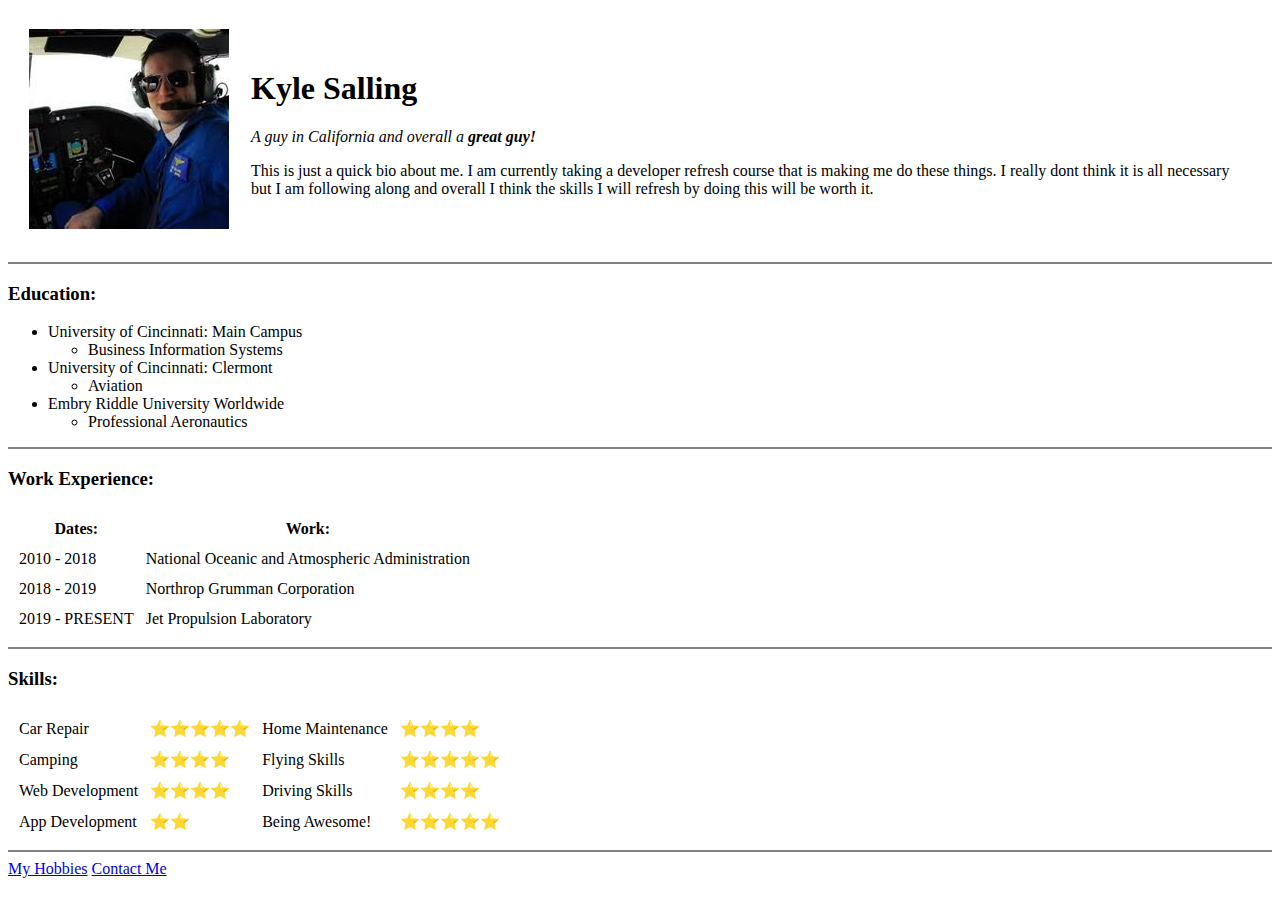
==== index.html @ 8c298f8d "newchange" ====
<!DOCTYPE html>
<html lang="en">
    <head>
        <meta charset="UTF-8">
        <meta name="viewport" content="width=device-width, initial-scale=1.0">
        <title>🌲 Kyle Salling is Great!</title>
    </head>
    <body>
        <table cellspacing="20">
            <tr>
                <td>
                    <img src="[data-uri]" alt="This is a photo of Kyle">
                </td>
                <td>
                    <h1>Kyle Salling</h1>
                    <p><em>A guy in California and overall a <b>great guy!</b></em></p>
                    <p>This is just a quick bio about me. I am currently taking a developer refresh course that is making me do these things. I really dont think it is all necessary but I am following along and overall I think the skills I will refresh by doing this will be worth it.</p>
                </td>
            </tr>
        </table>
        
        <hr noshade />
        <h3>Education:</h3>
        <ul>
            <li>University of Cincinnati: Main Campus</li>
                <ul><li>Business Information Systems</li></ul>
            <li>University of Cincinnati: Clermont</li>
                <ul><li>Aviation</li></ul>
            <li>Embry Riddle University Worldwide</li>
                <ul><li>Professional Aeronautics</li></ul>
        </ul>
        <hr noshade />
        <h3>Work Experience:</h3>
        <table cellspacing="10">
            <thead>
                <tr><th>Dates:</th><th>Work:</th></tr>
            </thead>
            <tbody>
                <tr><td>2010 - 2018</td><td>National Oceanic and Atmospheric Administration</td></tr>
                <tr><td>2018 - 2019</td><td>Northrop Grumman Corporation</td></tr>
                <tr><td>2019 - PRESENT</td><td>Jet Propulsion Laboratory</td></tr>
            </tbody>
        </table>
        <hr noshade />
        <h3>Skills:</h3>
        <table cellspacing="10">
            <tr><td>Car Repair</td><td>⭐⭐⭐⭐⭐</td><td>Home Maintenance</td><td>⭐⭐⭐⭐</td></tr>
            <tr><td>Camping</td><td>⭐⭐⭐⭐</td><td>Flying Skills</td><td>⭐⭐⭐⭐⭐</td></tr>
            <tr><td>Web Development</td><td>⭐⭐⭐⭐</td><td>Driving Skills</td><td>⭐⭐⭐⭐</td></tr>
            <tr><td>App Development</td><td>⭐⭐</td><td>Being Awesome!</td><td>⭐⭐⭐⭐⭐</td></tr>
        </table>
        <hr noshade />
        <a href="hobbies.html">My Hobbies</a>
        <a href="contact.html">Contact Me</a>
    </body>
</html>
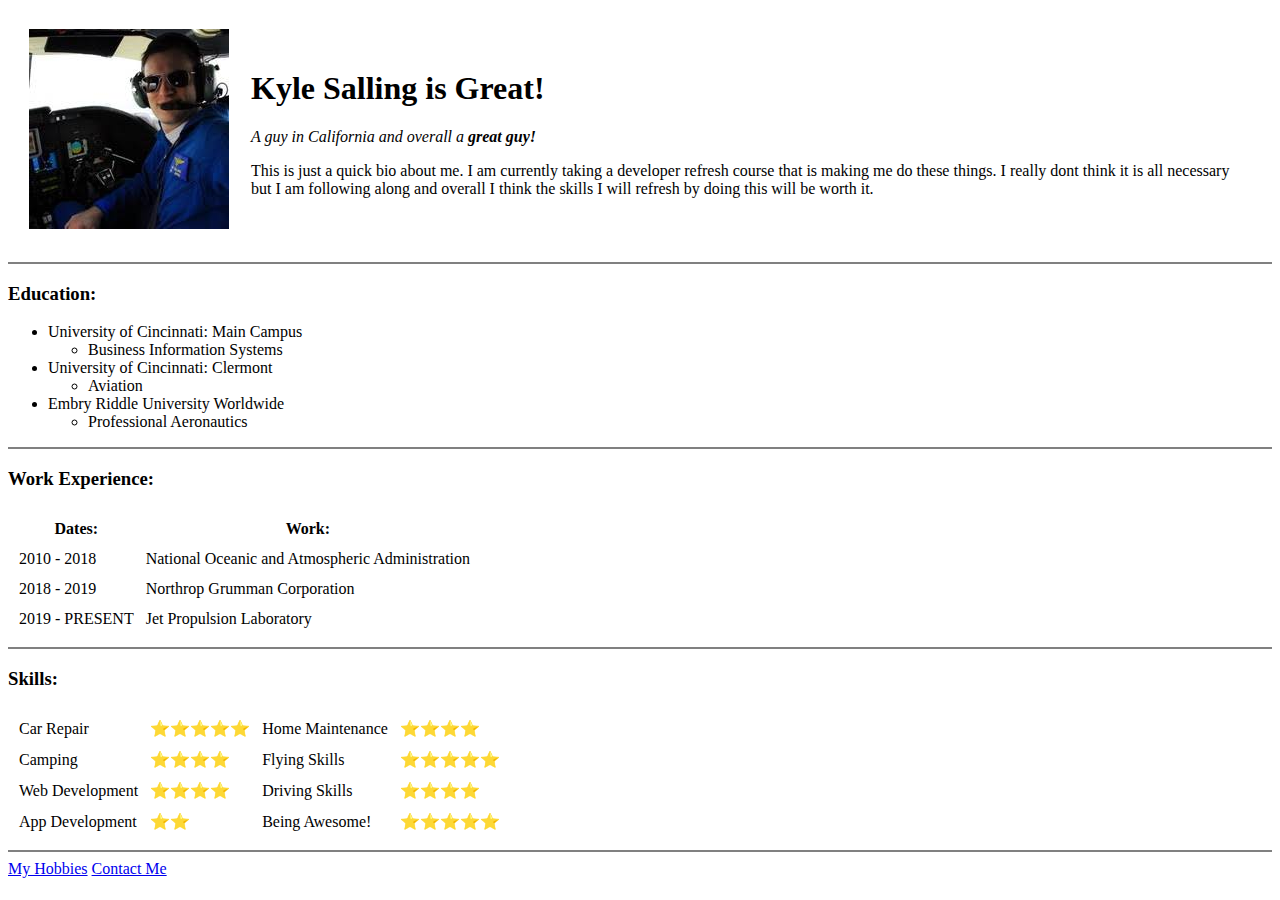
==== commit 8a4b2c07: "newchange" ====
--- a/index.html
+++ b/index.html
@@ -12,7 +12,7 @@
                     <img src="[data-uri]" alt="This is a photo of Kyle">
                 </td>
                 <td>
-                    <h1>Kyle Salling</h1>
+                    <h1>Kyle Salling is Great!</h1>
                     <p><em>A guy in California and overall a <b>great guy!</b></em></p>
                     <p>This is just a quick bio about me. I am currently taking a developer refresh course that is making me do these things. I really dont think it is all necessary but I am following along and overall I think the skills I will refresh by doing this will be worth it.</p>
                 </td>
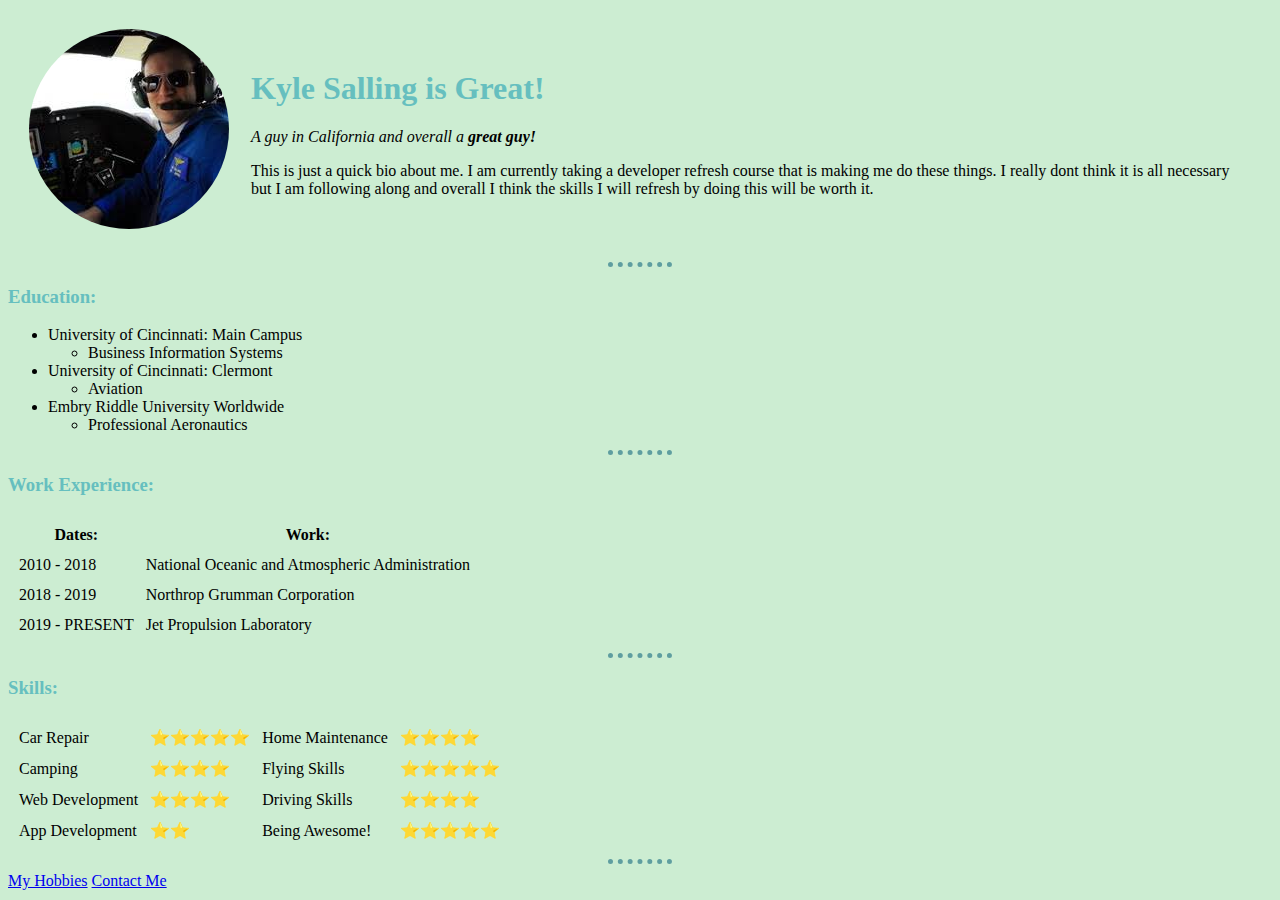
==== commit 0dd72b61: "new" ====
--- a/index.html
+++ b/index.html
@@ -4,12 +4,15 @@
         <meta charset="UTF-8">
         <meta name="viewport" content="width=device-width, initial-scale=1.0">
         <title>🌲 Kyle Salling is Great!</title>
+        
+        <link rel="stylesheet" href="css/styles.css">
+
     </head>
     <body>
         <table cellspacing="20">
             <tr>
                 <td>
-                    <img src="[data-uri]" alt="This is a photo of Kyle">
+                    <img class="circular" src="[data-uri]" alt="This is a photo of Kyle">
                 </td>
                 <td>
                     <h1>Kyle Salling is Great!</h1>
--- a/css/styles.css
+++ b/css/styles.css
@@ -0,0 +1,24 @@
+body {
+    background-color: #ccedd2;
+}
+
+hr {
+    border-style: none;
+    border-top: dotted;
+    background-color: #ccedd2;
+    border-color: cadetblue;
+    border-width: 5px;
+    width: 5%;
+}
+
+h1 {
+    color: #66bfbf;
+}
+
+h3 {
+    color: #66bfbf;
+}
+
+.circular {
+    border-radius: 100%;
+}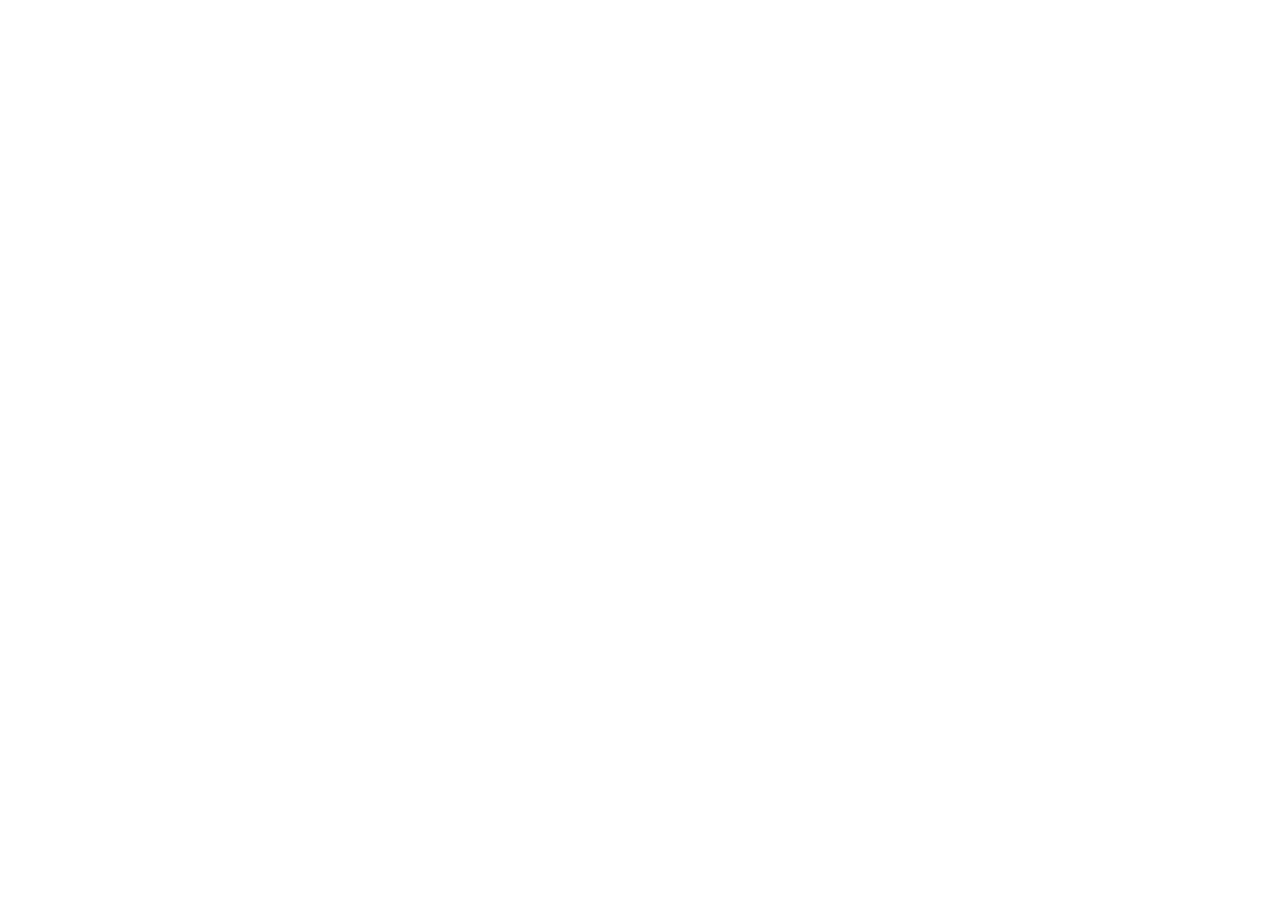
==== commit 2671c0a9: "redesign" ====
--- a/index.html
+++ b/index.html
@@ -1,59 +1,12 @@
 <!DOCTYPE html>
 <html lang="en">
-    <head>
-        <meta charset="UTF-8">
-        <meta name="viewport" content="width=device-width, initial-scale=1.0">
-        <title>🌲 Kyle Salling is Great!</title>
-        
-        <link rel="stylesheet" href="css/styles.css">
-
-    </head>
-    <body>
-        <table cellspacing="20">
-            <tr>
-                <td>
-                    <img class="circular" src="[data-uri]" alt="This is a photo of Kyle">
-                </td>
-                <td>
-                    <h1>Kyle Salling is Great!</h1>
-                    <p><em>A guy in California and overall a <b>great guy!</b></em></p>
-                    <p>This is just a quick bio about me. I am currently taking a developer refresh course that is making me do these things. I really dont think it is all necessary but I am following along and overall I think the skills I will refresh by doing this will be worth it.</p>
-                </td>
-            </tr>
-        </table>
-        
-        <hr noshade />
-        <h3>Education:</h3>
-        <ul>
-            <li>University of Cincinnati: Main Campus</li>
-                <ul><li>Business Information Systems</li></ul>
-            <li>University of Cincinnati: Clermont</li>
-                <ul><li>Aviation</li></ul>
-            <li>Embry Riddle University Worldwide</li>
-                <ul><li>Professional Aeronautics</li></ul>
-        </ul>
-        <hr noshade />
-        <h3>Work Experience:</h3>
-        <table cellspacing="10">
-            <thead>
-                <tr><th>Dates:</th><th>Work:</th></tr>
-            </thead>
-            <tbody>
-                <tr><td>2010 - 2018</td><td>National Oceanic and Atmospheric Administration</td></tr>
-                <tr><td>2018 - 2019</td><td>Northrop Grumman Corporation</td></tr>
-                <tr><td>2019 - PRESENT</td><td>Jet Propulsion Laboratory</td></tr>
-            </tbody>
-        </table>
-        <hr noshade />
-        <h3>Skills:</h3>
-        <table cellspacing="10">
-            <tr><td>Car Repair</td><td>⭐⭐⭐⭐⭐</td><td>Home Maintenance</td><td>⭐⭐⭐⭐</td></tr>
-            <tr><td>Camping</td><td>⭐⭐⭐⭐</td><td>Flying Skills</td><td>⭐⭐⭐⭐⭐</td></tr>
-            <tr><td>Web Development</td><td>⭐⭐⭐⭐</td><td>Driving Skills</td><td>⭐⭐⭐⭐</td></tr>
-            <tr><td>App Development</td><td>⭐⭐</td><td>Being Awesome!</td><td>⭐⭐⭐⭐⭐</td></tr>
-        </table>
-        <hr noshade />
-        <a href="hobbies.html">My Hobbies</a>
-        <a href="contact.html">Contact Me</a>
-    </body>
+<head>
+    <meta charset="UTF-8">
+    <meta name="viewport" content="width=device-width, initial-scale=1.0">
+    <title>Document</title>
+    <link rel="stylesheet" href="css/styles.css">
+</head>
+<body>
+    
+</body>
 </html>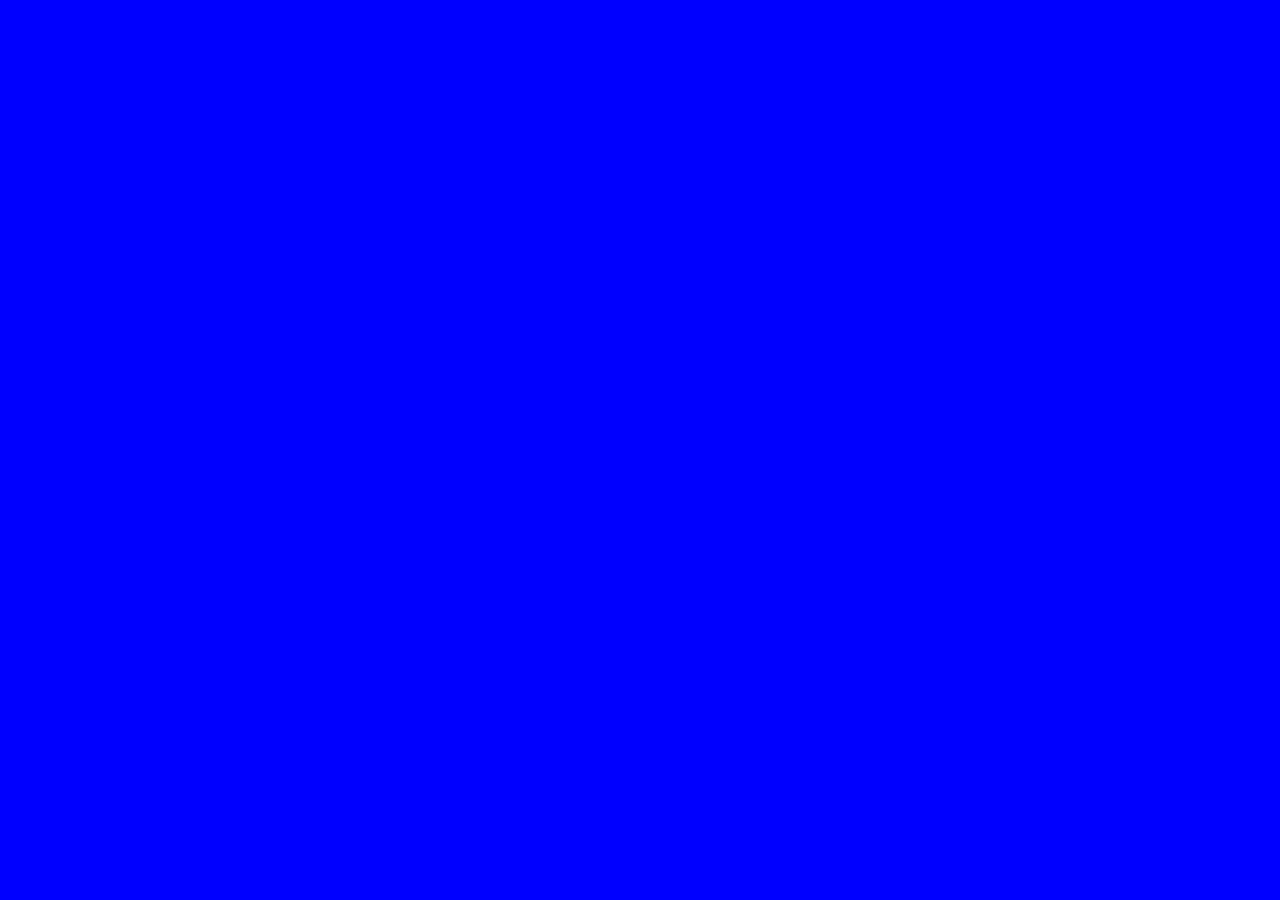
==== commit d2c3c4d7: "change" ====
--- a/index.html
+++ b/index.html
@@ -3,7 +3,7 @@
 <head>
     <meta charset="UTF-8">
     <meta name="viewport" content="width=device-width, initial-scale=1.0">
-    <title>Document</title>
+    <title>Kyle Salling</title>
     <link rel="stylesheet" href="css/styles.css">
 </head>
 <body>
--- a/css/styles.css
+++ b/css/styles.css
@@ -0,0 +1,3 @@
+body {
+    background-color: blue;
+}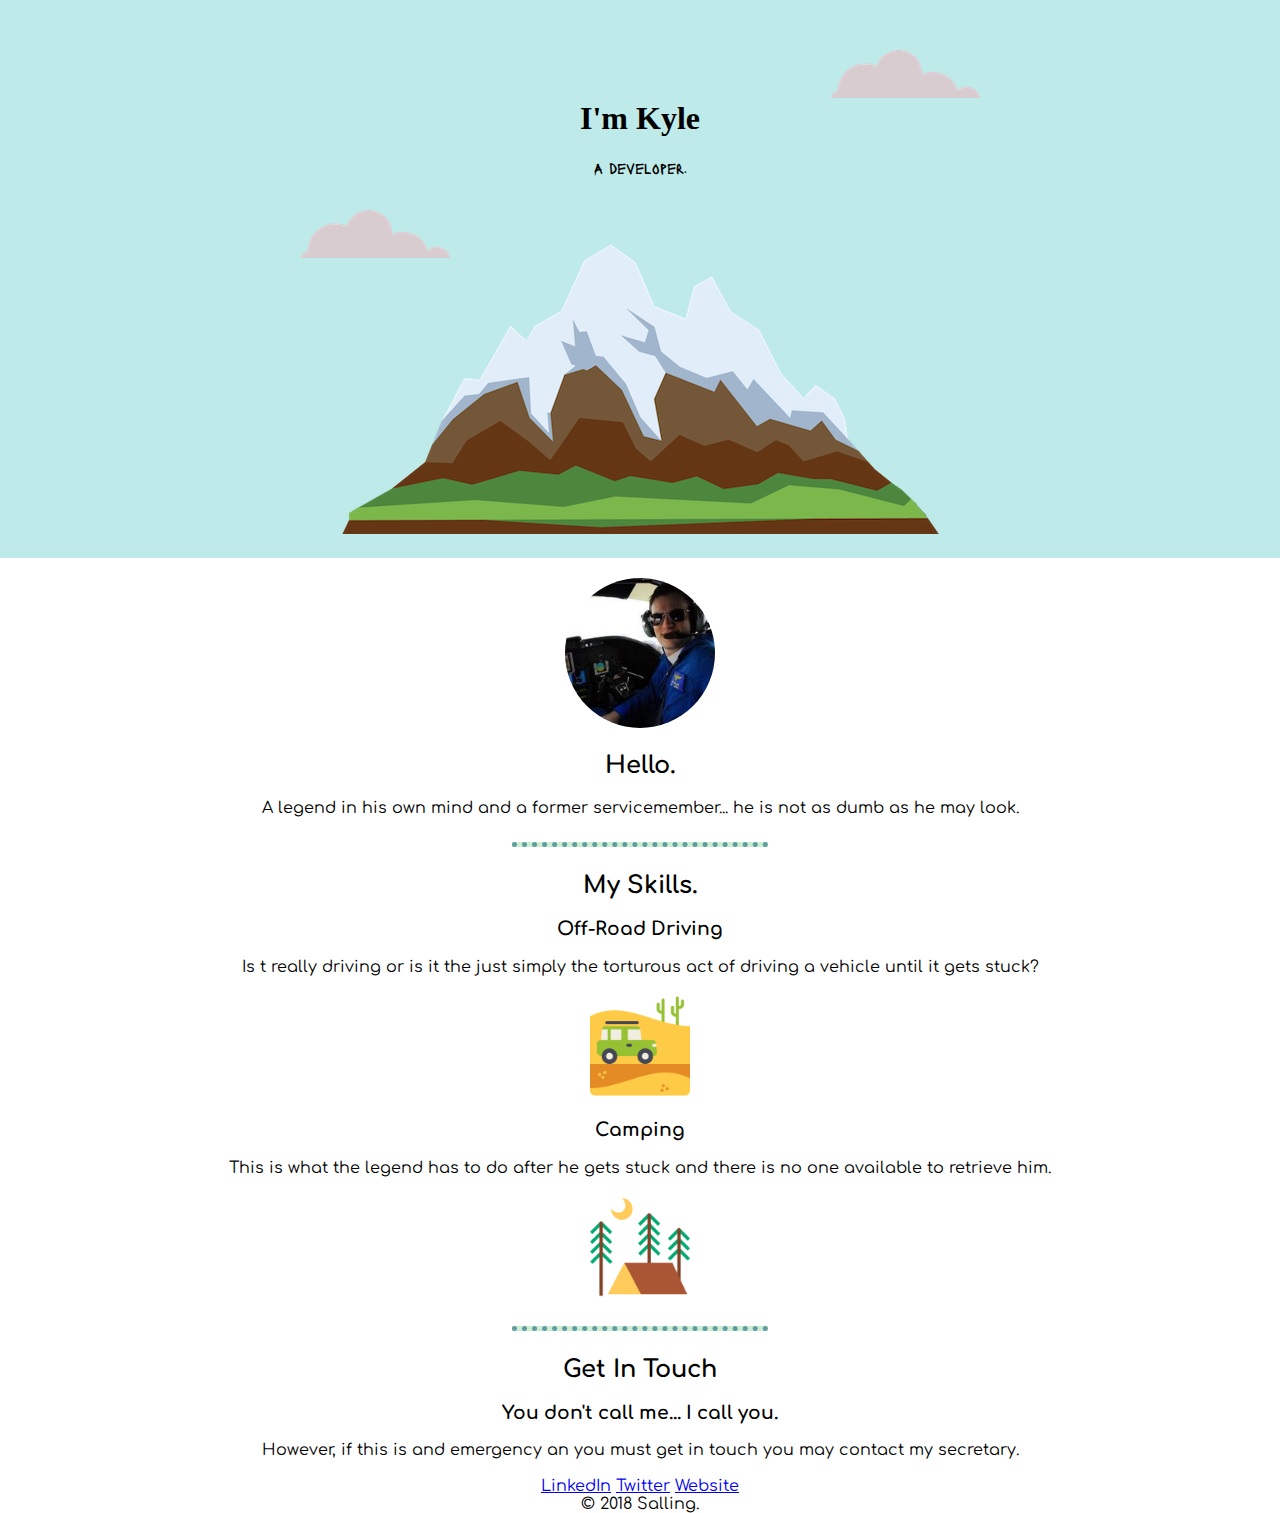
==== commit 74512408: "major redesign" ====
--- a/index.html
+++ b/index.html
@@ -5,8 +5,54 @@
     <meta name="viewport" content="width=device-width, initial-scale=1.0">
     <title>Kyle Salling</title>
     <link rel="stylesheet" href="css/styles.css">
+    <link rel="shortcut icon" href="images/favicon.ico" type="image/x-icon">
+    <link href="https://fonts.googleapis.com/css?family=Comfortaa|Lacquer|Permanent+Marker&display=swap" rel="stylesheet">
 </head>
 <body>
-    
+    <div id="topContainer" class="squareDivs">
+        <img class="topCloud" src="images/cloud.png" alt="Cloud Image">
+        <h1>I'm Kyle</h1>
+        <p id="intro">A developer.</p>
+        <img class="bottomCloud" src="images/cloud.png" alt="Cloud Image">
+        <img src="images/mountain.png" alt="Mountain Image">
+    </div>
+    <div class="middle-container">
+        <div class="profile">
+          <img id="profileImage" src="[data-uri]" alt="A Photo Of Kyle">
+          <h2>Hello.</h2>
+          <p>A legend in his own mind and a former servicemember... he is not as dumb as he may look.</p>
+        </div>
+        <hr>
+        <div class="skills">
+          <h2>My Skills.</h2>
+          <div class="skill-row">
+            
+            <h3>Off-Road Driving</h3>
+            <p>Is t really driving or is it the just simply the torturous act of driving a vehicle until it gets stuck?</p>
+            <img class="skill-image" src="images/safari.png" alt="Offroad Vehicle Picture in the Desert">
+          </div>
+          <div class="skill-row">
+            
+            <h3>Camping</h3>
+            <p>This is what the legend has to do after he gets stuck and there is no one available to retrieve him.</p>
+            <img class="skill-image" src="images/tent.png" alt="An icon of a tent in a forest under a partial moon">
+          </div>
+        </div>
+        <hr>
+        <div class="contact-me">
+          <h2>Get In Touch</h2>
+          <h3>You don't call me... I call you.</h3>
+          <p>However, if this is and emergency an you must get in touch you may contact my secretary.</p>
+          <a class="btn" style="visibility: hidden;" href="mailto:name@email.com">CONTACT ME</a>
+        </div>
+      </div>
+      
+      
+      <div class="bottom-container">
+        <a class="footer-link" href="https://www.linkedin.com/">LinkedIn</a>
+        <a class="footer-link" href="https://twitter.com/">Twitter</a>
+        <a class="footer-link" href="https://www.appbrewery.co/">Website</a>
+        <p>© 2018 Salling.</p>
+      </div>
 </body>
 </html>--- a/css/styles.css
+++ b/css/styles.css
@@ -1,3 +1,85 @@
 body {
-    background-color: blue;
+    background-color: white;
+    margin: 0;
+    text-align: center;
+    font-family: Verdana, Geneva, Tahoma, sans-serif;
+    font-family: 'Comfortaa', cursive;
+}
+
+hr {
+    border-style: none;
+    border-top: dotted;
+    background-color: #ccedd2;
+    border-color: cadetblue;
+    border-width: 5px;
+    width: 20%;
+    margin: 25px auto;
+}
+
+h1 {
+    font-family: 'Permanent Marker', cursive;
+    margin-top: 0;
+}
+
+h2 {
+    font-weight: bold;
+}
+
+h3 {
+    margin-top: 20px;
+}
+
+p {
+    
+    margin: 0;
+}
+
+#intro {
+    font-family: 'Lacquer', sans-serif;
+}
+
+.squareDivs {
+    height: 200px;
+    width: 200px;
+}
+
+.topCloud {
+    position: absolute;
+    top: 50px;
+    right: 300px;
+}
+
+.bottomCloud {
+    position: absolute;
+    left: 300px;
+    bottom: 300px;
+}
+
+#profileImage {
+    border-radius: 100%;
+    height: 150px;
+}
+
+#topContainer {
+    background-color: #beebe9;
+    border: 0px solid black;
+    margin: 0;
+    padding: 20px;
+    height: auto;
+    width: auto;
+    position: relative;
+    padding-top: 100px;
+}
+
+.skill-image {
+    height: 100px;
+    margin-top: 20px;
+}
+
+
+.middle-container {
+    padding-top: 20px;
+}
+
+.bottom-container {
 }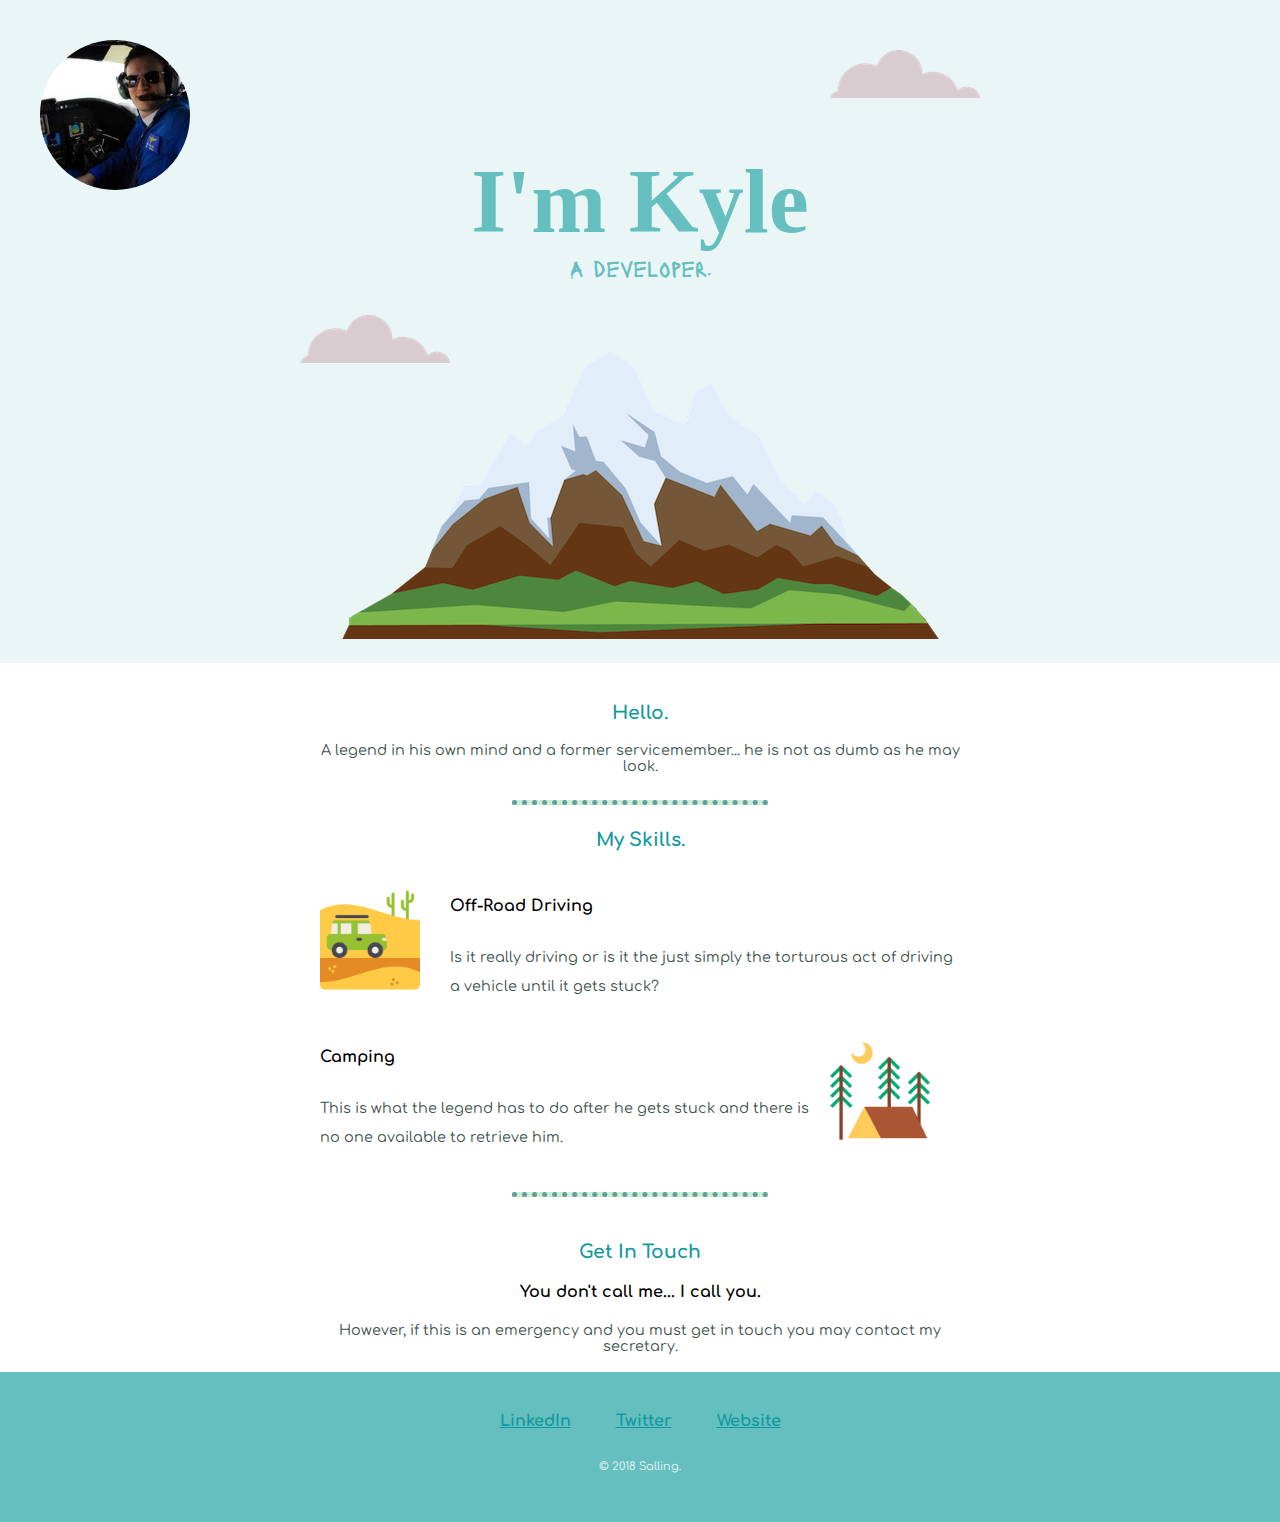
==== commit a6482da3: "major redesign" ====
--- a/index.html
+++ b/index.html
@@ -10,39 +10,38 @@
 </head>
 <body>
     <div id="topContainer" class="squareDivs">
+        <img id="profileImage" src="[data-uri]" alt="A Photo Of Kyle">
         <img class="topCloud" src="images/cloud.png" alt="Cloud Image">
         <h1>I'm Kyle</h1>
-        <p id="intro">A developer.</p>
+        <h2>A developer.</h2>
         <img class="bottomCloud" src="images/cloud.png" alt="Cloud Image">
         <img src="images/mountain.png" alt="Mountain Image">
     </div>
     <div class="middle-container">
         <div class="profile">
-          <img id="profileImage" src="[data-uri]" alt="A Photo Of Kyle">
-          <h2>Hello.</h2>
-          <p>A legend in his own mind and a former servicemember... he is not as dumb as he may look.</p>
+          
+          <h3>Hello.</h3>
+          <p class="profile-description">A legend in his own mind and a former servicemember... he is not as dumb as he may look.</p>
         </div>
         <hr>
         <div class="skills">
-          <h2>My Skills.</h2>
+          <h3>My Skills.</h3>
           <div class="skill-row">
-            
-            <h3>Off-Road Driving</h3>
-            <p>Is t really driving or is it the just simply the torturous act of driving a vehicle until it gets stuck?</p>
             <img class="skill-image" src="images/safari.png" alt="Offroad Vehicle Picture in the Desert">
+            <h4>Off-Road Driving</h4>
+            <p class="code-skill-description">Is it really driving or is it the just simply the torturous act of driving a vehicle until it gets stuck?</p>
           </div>
           <div class="skill-row">
-            
-            <h3>Camping</h3>
-            <p>This is what the legend has to do after he gets stuck and there is no one available to retrieve him.</p>
-            <img class="skill-image" src="images/tent.png" alt="An icon of a tent in a forest under a partial moon">
+            <img class="skill-image2" src="images/tent.png" alt="An icon of a tent in a forest under a partial moon">
+            <h4>Camping</h4>
+            <p class="code-skill-description2">This is what the legend has to do after he gets stuck and there is no one available to retrieve him.</p>
           </div>
         </div>
         <hr>
         <div class="contact-me">
-          <h2>Get In Touch</h2>
-          <h3>You don't call me... I call you.</h3>
-          <p>However, if this is and emergency an you must get in touch you may contact my secretary.</p>
+          <h3>Get In Touch</h3>
+          <h4>You don't call me... I call you.</h4>
+          <p>However, if this is an emergency and you must get in touch you may contact my secretary.</p>
           <a class="btn" style="visibility: hidden;" href="mailto:name@email.com">CONTACT ME</a>
         </div>
       </div>
@@ -52,7 +51,7 @@
         <a class="footer-link" href="https://www.linkedin.com/">LinkedIn</a>
         <a class="footer-link" href="https://twitter.com/">Twitter</a>
         <a class="footer-link" href="https://www.appbrewery.co/">Website</a>
-        <p>© 2018 Salling.</p>
+        <p class="footer-copy">© 2018 Salling.</p>
       </div>
 </body>
 </html>--- a/css/styles.css
+++ b/css/styles.css
@@ -17,25 +17,33 @@
 }
 
 h1 {
+    color: #66BFBF;
+    font-size: 5.625rem;
     font-family: 'Permanent Marker', cursive;
-    margin-top: 0;
+    margin: 50px auto 0 auto;
 }
 
 h2 {
-    font-weight: bold;
+    color: #66BFBF;
+    font-family: 'Lacquer', sans-serif;
+    font-size: 1.5em;
+    font-weight: normal;
+    margin: 0;
 }
 
 h3 {
+    color: #11999E;
     margin-top: 20px;
 }
 
-p {
-    
-    margin: 0;
+a {
+    color: #11999E;
 }
 
-#intro {
-    font-family: 'Lacquer', sans-serif;
+p {
+    font-size: 0.9rem;
+    margin: 0;
+    color: #40514E;
 }
 
 .squareDivs {
@@ -58,10 +66,13 @@
 #profileImage {
     border-radius: 100%;
     height: 150px;
+    position: absolute;
+    top: 40px;
+    left: 40px;
 }
 
 #topContainer {
-    background-color: #beebe9;
+    background-color: #EAF6F6;
     border: 0px solid black;
     margin: 0;
     padding: 20px;
@@ -71,9 +82,28 @@
     padding-top: 100px;
 }
 
+.profile-description {
+    width: 50%;
+    display: inline-block;
+}
+
 .skill-image {
     height: 100px;
-    margin-top: 20px;
+    margin-right: 30px;
+    float: left;
+}
+
+.skill-image2 {
+    height: 100px;
+    margin-right: 30px;
+    float: right;
+}
+
+.skill-row {
+    width: 50%;
+    margin: 40px auto;
+    text-align: left;
+    line-height: 2;
 }
 
 
@@ -82,4 +112,29 @@
 }
 
 .bottom-container {
+    width: 100%;
+    height: 150px;
+    background-color: #66BFBF;
+}
+
+.contact-me {
+    width: 50%;
+    display: inline-block;
+}
+
+.footer-link {
+    color: #11999E;
+    font-family: 'Comfortaa', cursive;
+    font-weight: bold;
+    position: relative;
+    margin: 0 20px;
+    top: 40px;
+}
+
+.footer-copy {
+    font-size: 0.7rem;
+    font-weight: normal;
+    color: #EAF6F6;
+    position: relative;
+    top: 70px;
 }